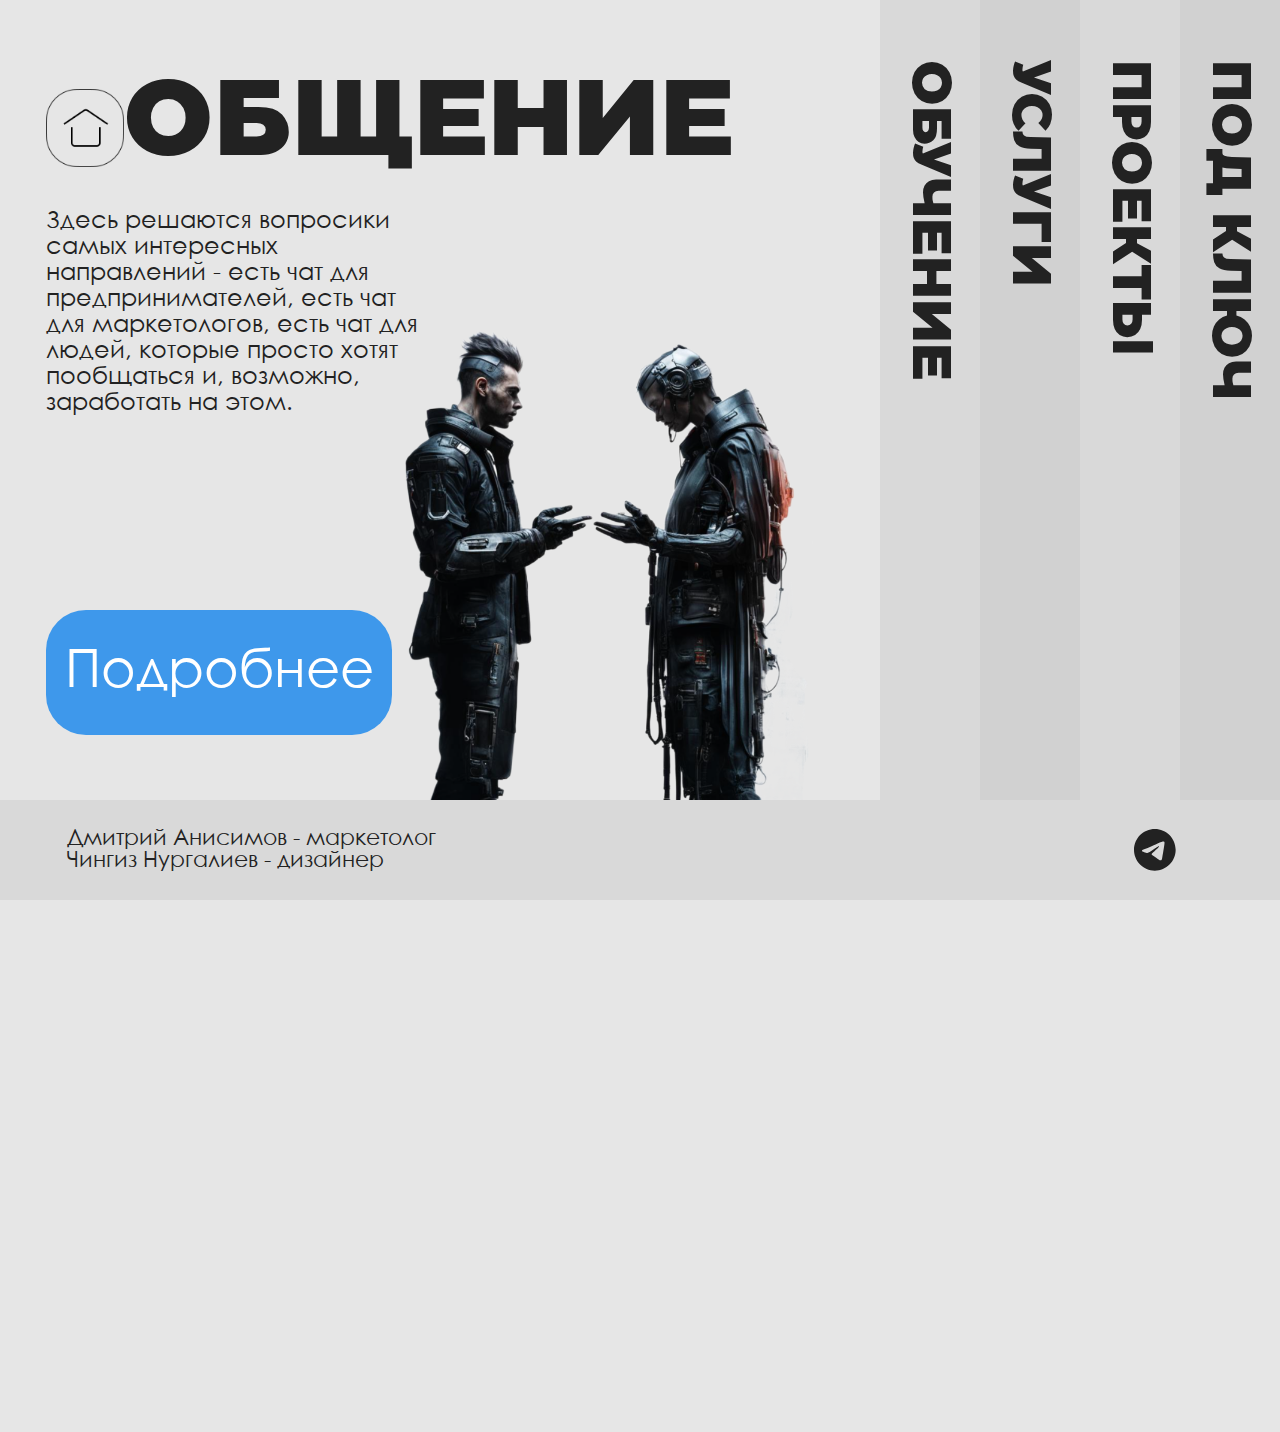
==== index.html @ 0b060fed "Update and rename main.html to index.html" ====
<!DOCTYPE html>
<html lang="ru">
<head>
	<meta charset="UTF-8">
	<meta name="viewport" content="width=device-width, initial-scale=1.0">
	<title>Главная - навигация по проектам</title>
	<meta name="description" content="Сообщество для предпринимателей, маркетологов, дизайнеров, таргетологов, директологов и множества других специалистов. Здесь каждый найдёт выгоду. Присоединяйтесь к нам, чтобы обмениваться опытом, учиться новому и развивать свой бизнес вместе с профессионалами в области маркетинга и дизайна.">
	<meta name="keywords" content="маркетинг, дизайн, таргет, директ, сообщество предпринимателей, цифровой маркетинг, стратегия маркетинга, маркетинговые инструменты, онлайн-продвижение, маркетинговые тенденции">
	<link rel="stylesheet" href="css/main.css">
    <link rel="stylesheet" href="fonts/Eastman/stylesheet.css">
	<link rel="stylesheet" href="fonts/Century Gothic/stylesheet.css">
	<link rel="stylesheet" href="css/menu.css">
	<link rel="stylesheet" href="css/slides.css">
	<link rel="stylesheet" href="css/footer.css">
	<link rel="icon" href="favicon.png">
	<link rel="preconnect" href="https://fonts.googleapis.com">
	<meta name="theme-color" content="#E6E6E6">
</head>
<body>
    <div class="slides-container">
		<div class="slide" style="background: #D1D1D1;">
			<p class="textSlide">Общение</p>
				<div class="menu">
					<a href="#" class="btn-menu">
						<div>
							<img class="imgForSlide" src="img/home.png" alt="Главная">
						</div>
					</a>
					<div class="menu-back">
						<ul class="nav-history">
							<li class="active"><a href="#">Главная</a></li>
							<li><a href="#">Общение</a></li>
							<li><a href="#">Обучение</a></li>
							<li><a href="#">Услуги</a></li>
							<li><a href="#">Проекты</a></li>
							<li><a href="#">Под ключ</a></li>
						</ul>
						<ul class="nav-links">
							<li><a href="#">Связь</a></li>
						</ul>
					</div>
				</div>
			<div class="textOnSlide">
				<div class="heading">Общение</div>
				<div class="textForSlide">
					Здесь решаются вопросики самых интересных направлений - есть чат для предпринимателей, есть чат для маркетологов, есть чат для людей, которые просто хотят пообщаться и, возможно, заработать на этом.
				</div>
			</div>
			<div class="buttonForSlide">
				<span class="buttonText">Подробнее</span>
			</div>
			<img class="slideImg" src="img/talkmain.png" alt="Общение">
		</div>
		<div class="slide" style="background: #D9D9D9;">
			<p class="textSlide">Обучение</p>
				<div class="menu">
		<a href="#" class="btn-menu">
			<div>
				<img style="width: 4.9vw; height: 8.7vh;" src="img/home.png" alt="Главная">
			</div>
		</a>
		<div class="menu-back">
			<ul class="nav-history">
				<li class="active"><a href="#">Главная</a></li>
				<li><a href="#">Общение</a></li>
				<li><a href="#">Обучение</a></li>
				<li><a href="#">Услуги</a></li>
				<li><a href="#">Проекты</a></li>
				<li><a href="#">Под ключ</a></li>
			</ul>
			<ul class="nav-links">
				<li><a href="#">Связь</a></li>
			</ul>
		</div>
	</div>
			<div class="textOnSlide">
		<div class="heading">Обучение</div>
		<div class="textForSlide">
			<span>Обучение двух типов - индивидуальное и групповое.</span>
			<span>Учитесь хорошо, и когда-нибудь у Вас станут уши, как у меня</span>
		</div>
	</div>
	<div class="buttonForSlide">
				<span class="buttonText">Подробнее</span>
			</div>
			<img class="slideImg" src="img/edumain.png" alt="Обучение">
		</div>
		<div class="slide" style="background: #D1D1D1;">
			<p class="textSlide">Услуги</p>
				<div class="menu">
		<a href="#" class="btn-menu">
			<div>
				<img style="width: 4.9vw; height: 8.7vh;" src="img/home.png" alt="Главная">
			</div>
		</a>
		<div class="menu-back">
			<ul class="nav-history">
				<li class="active"><a href="#">Главная</a></li>
				<li><a href="#">Общение</a></li>
				<li><a href="#">Обучение</a></li>
				<li><a href="#">Услуги</a></li>
				<li><a href="#">Проекты</a></li>
				<li><a href="#">Под ключ</a></li>
			</ul>
			<ul class="nav-links">
				<li><a href="#">Связь</a></li>
			</ul>
		</div>
	</div>
			<div class="textOnSlide">
		<div class="heading">Услуги</div>
		<div class="textForSlide">
			
		</div>
	</div>
	<div class="buttonForSlide">
				<span class="buttonText">Подробнее</span>
			</div>
		</div>
		<div class="slide" style="background: #D9D9D9;">
			<p class="textSlide">Проекты</p>
				<div class="menu">
		<a href="#" class="btn-menu">
			<div>
				<img style="width: 4.9vw; height: 8.7vh;" src="img/home.png" alt="Главная">
			</div>
		</a>
		<div class="menu-back">
			<ul class="nav-history">
				<li class="active"><a href="#">Главная</a></li>
				<li><a href="#">Общение</a></li>
				<li><a href="#">Обучение</a></li>
				<li><a href="#">Услуги</a></li>
				<li><a href="#">Проекты</a></li>
				<li><a href="#">Под ключ</a></li>
			</ul>
			<ul class="nav-links">
				<li><a href="#">Связь</a></li>
			</ul>
		</div>
	</div>
			<div class="textOnSlide">
		<div class="heading">Проекты</div>
		<div class="textForSlide">
			
		</div>
	</div>
	<div class="buttonForSlide">
				<span class="buttonText">Подробнее</span>
			</div>
		</div>
		<div class="slide" style="background: #D1D1D1;">
			<p class="textSlide">Под ключ</p>
				<div class="menu">
		<a href="#" class="btn-menu">
			<div>
				<img style="width: 4.9vw; height: 8.7vh;" src="img/home.png" alt="Главная">
			</div>
		</a>
		<div class="menu-back">
			<ul class="nav-history">
				<li class="active"><a href="#">Главная</a></li>
				<li><a href="#">Общение</a></li>
				<li><a href="#">Обучение</a></li>
				<li><a href="#">Услуги</a></li>
				<li><a href="#">Проекты</a></li>
				<li><a href="#">Под ключ</a></li>
			</ul>
			<ul class="nav-links">
				<li><a href="#">Связь</a></li>
			</ul>
		</div>
	</div>
			<div class="textOnSlide">
		<div class="heading">Под ключ</div>
		<div class="textForSlide">
			
		</div>
	</div>
	<div class="buttonForSlide">
				<span class="buttonText">Подробнее</span>
			</div>
		</div>
	</div>
    <div class="footer">
		<div class="textBox">
			<span class="footerText">Дмитрий Анисимов - маркетолог<br>Чингиз Нургалиев - дизайнер</span>
		</div>
		<div class="iconBox">
			<a class="telegramIcon" href="https://t.me/dmitryanisimov88" target="_blank" rel="noopener noreferrer">
				<svg class="telegramIcon" viewBox="0 0 100 100" fill="none" xmlns="http://www.w3.org/2000/svg">
					<path d="M50 0C22.4 0 0 22.4 0 50C0 77.6 22.4 100 50 100C77.6 100 100 77.6 100 50C100 22.4 77.6 0 50 0ZM73.2 34C72.45 41.9 69.2 61.1 67.55 69.95C66.85 73.7 65.45 74.95 64.15 75.1C61.25 75.35 59.05 73.2 56.25 71.35C51.85 68.45 49.35 66.65 45.1 63.85C40.15 60.6 43.35 58.8 46.2 55.9C46.95 55.15 59.75 43.5 60 42.45C60.0347 42.291 60.0301 42.1259 59.9865 41.969C59.943 41.8122 59.8618 41.6683 59.75 41.55C59.45 41.3 59.05 41.4 58.7 41.45C58.25 41.55 51.25 46.2 37.6 55.4C35.6 56.75 33.8 57.45 32.2 57.4C30.4 57.35 27 56.4 24.45 55.55C21.3 54.55 18.85 54 19.05 52.25C19.15 51.35 20.4 50.45 22.75 49.5C37.35 43.15 47.05 38.95 51.9 36.95C65.8 31.15 68.65 30.15 70.55 30.15C70.95 30.15 71.9 30.25 72.5 30.75C73 31.15 73.15 31.7 73.2 32.1C73.15 32.4 73.25 33.3 73.2 34Z" fill="#222222"/>
				</svg>
			</a>
		</div>
	</div>
	<script src="scripts/mainscript.js"></script>
</body>
</html>
---- css/main.css ----
body, html {
    margin: 0;
    padding: 0;
    height: 100%;
	width: 100%;
    background: #E6E6E6;
	overflow: hidden;
	font-family: Century Gothic;
}

@media (orientation: portrait) {
	body, html {
    margin: 0;
    padding: 0;
    height: 100%;
	width: 100%;
    background: #E6E6E6;
	overflow: hidden;
	font-family: Century Gothic;
}
}
---- fonts/Eastman/stylesheet.css ----
@font-face {
    font-family: 'Eastman';
    src: url('Eastman-Extrabold.eot');
    src: local('Eastman Extrabold'), local('Eastman-Extrabold'),
        url('Eastman-Extrabold.eot?#iefix') format('embedded-opentype'),
        url('Eastman-Extrabold.woff2') format('woff2'),
        url('Eastman-Extrabold.woff') format('woff'),
        url('Eastman-Extrabold.ttf') format('truetype');
    font-weight: 800;
    font-style: normal;
}

@font-face {
    font-family: 'Eastman';
    src: url('Eastman-Extralight.eot');
    src: local('Eastman Extralight'), local('Eastman-Extralight'),
        url('Eastman-Extralight.eot?#iefix') format('embedded-opentype'),
        url('Eastman-Extralight.woff2') format('woff2'),
        url('Eastman-Extralight.woff') format('woff'),
        url('Eastman-Extralight.ttf') format('truetype');
    font-weight: 200;
    font-style: normal;
}

@font-face {
    font-family: 'Eastman';
    src: url('Eastman-Bold.eot');
    src: local('Eastman Bold'), local('Eastman-Bold'),
        url('Eastman-Bold.eot?#iefix') format('embedded-opentype'),
        url('Eastman-Bold.woff2') format('woff2'),
        url('Eastman-Bold.woff') format('woff'),
        url('Eastman-Bold.ttf') format('truetype');
    font-weight: bold;
    font-style: normal;
}

@font-face {
    font-family: 'Eastman';
    src: url('Eastman-ExtralightItalic.eot');
    src: local('Eastman Extralight Italic'), local('Eastman-ExtralightItalic'),
        url('Eastman-ExtralightItalic.eot?#iefix') format('embedded-opentype'),
        url('Eastman-ExtralightItalic.woff2') format('woff2'),
        url('Eastman-ExtralightItalic.woff') format('woff'),
        url('Eastman-ExtralightItalic.ttf') format('truetype');
    font-weight: 200;
    font-style: italic;
}

@font-face {
    font-family: 'Eastman';
    src: url('Eastman-Black.eot');
    src: local('Eastman Black'), local('Eastman-Black'),
        url('Eastman-Black.eot?#iefix') format('embedded-opentype'),
        url('Eastman-Black.woff2') format('woff2'),
        url('Eastman-Black.woff') format('woff'),
        url('Eastman-Black.ttf') format('truetype');
    font-weight: 900;
    font-style: normal;
}

@font-face {
    font-family: 'Eastman';
    src: url('Eastman-BlackItalic.eot');
    src: local('Eastman Black Italic'), local('Eastman-BlackItalic'),
        url('Eastman-BlackItalic.eot?#iefix') format('embedded-opentype'),
        url('Eastman-BlackItalic.woff2') format('woff2'),
        url('Eastman-BlackItalic.woff') format('woff'),
        url('Eastman-BlackItalic.ttf') format('truetype');
    font-weight: 900;
    font-style: italic;
}

@font-face {
    font-family: 'Eastman';
    src: url('Eastman-BoldItalic.eot');
    src: local('Eastman Bold Italic'), local('Eastman-BoldItalic'),
        url('Eastman-BoldItalic.eot?#iefix') format('embedded-opentype'),
        url('Eastman-BoldItalic.woff2') format('woff2'),
        url('Eastman-BoldItalic.woff') format('woff'),
        url('Eastman-BoldItalic.ttf') format('truetype');
    font-weight: bold;
    font-style: italic;
}

@font-face {
    font-family: 'Eastman';
    src: url('Eastman-ExtraboldItalic.eot');
    src: local('Eastman Extrabold Italic'), local('Eastman-ExtraboldItalic'),
        url('Eastman-ExtraboldItalic.eot?#iefix') format('embedded-opentype'),
        url('Eastman-ExtraboldItalic.woff2') format('woff2'),
        url('Eastman-ExtraboldItalic.woff') format('woff'),
        url('Eastman-ExtraboldItalic.ttf') format('truetype');
    font-weight: 800;
    font-style: italic;
}

@font-face {
    font-family: 'Eastman';
    src: url('Eastman-Italic.eot');
    src: local('Eastman Italic'), local('Eastman-Italic'),
        url('Eastman-Italic.eot?#iefix') format('embedded-opentype'),
        url('Eastman-Italic.woff2') format('woff2'),
        url('Eastman-Italic.woff') format('woff'),
        url('Eastman-Italic.ttf') format('truetype');
    font-weight: normal;
    font-style: italic;
}

@font-face {
    font-family: 'Eastman';
    src: url('Eastman-Thin.eot');
    src: local('Eastman Thin'), local('Eastman-Thin'),
        url('Eastman-Thin.eot?#iefix') format('embedded-opentype'),
        url('Eastman-Thin.woff2') format('woff2'),
        url('Eastman-Thin.woff') format('woff'),
        url('Eastman-Thin.ttf') format('truetype');
    font-weight: 100;
    font-style: normal;
}

@font-face {
    font-family: 'Eastman Offset';
    src: url('Eastman-RegularOffset.eot');
    src: local('Eastman Offset'), local('Eastman-RegularOffset'),
        url('Eastman-RegularOffset.eot?#iefix') format('embedded-opentype'),
        url('Eastman-RegularOffset.woff2') format('woff2'),
        url('Eastman-RegularOffset.woff') format('woff'),
        url('Eastman-RegularOffset.ttf') format('truetype');
    font-weight: normal;
    font-style: normal;
}

@font-face {
    font-family: 'Eastman';
    src: url('Eastman-HeavyItalic.eot');
    src: local('Eastman Heavy Italic'), local('Eastman-HeavyItalic'),
        url('Eastman-HeavyItalic.eot?#iefix') format('embedded-opentype'),
        url('Eastman-HeavyItalic.woff2') format('woff2'),
        url('Eastman-HeavyItalic.woff') format('woff'),
        url('Eastman-HeavyItalic.ttf') format('truetype');
    font-weight: 900;
    font-style: italic;
}

@font-face {
    font-family: 'Eastman Variable';
    src: url('EastmanVariable.eot');
    src: local('Eastman Variable'), local('EastmanVariable'),
        url('EastmanVariable.eot?#iefix') format('embedded-opentype'),
        url('EastmanVariable.woff2') format('woff2'),
        url('EastmanVariable.woff') format('woff'),
        url('EastmanVariable.ttf') format('truetype');
    font-weight: normal;
    font-style: normal;
}

@font-face {
    font-family: 'Eastman';
    src: url('Eastman-LightItalic.eot');
    src: local('Eastman Light Italic'), local('Eastman-LightItalic'),
        url('Eastman-LightItalic.eot?#iefix') format('embedded-opentype'),
        url('Eastman-LightItalic.woff2') format('woff2'),
        url('Eastman-LightItalic.woff') format('woff'),
        url('Eastman-LightItalic.ttf') format('truetype');
    font-weight: 300;
    font-style: italic;
}

@font-face {
    font-family: 'Eastman';
    src: url('Eastman-MediumItalic.eot');
    src: local('Eastman Medium Italic'), local('Eastman-MediumItalic'),
        url('Eastman-MediumItalic.eot?#iefix') format('embedded-opentype'),
        url('Eastman-MediumItalic.woff2') format('woff2'),
        url('Eastman-MediumItalic.woff') format('woff'),
        url('Eastman-MediumItalic.ttf') format('truetype');
    font-weight: 500;
    font-style: italic;
}

@font-face {
    font-family: 'Eastman';
    src: url('Eastman-Heavy.eot');
    src: local('Eastman Heavy'), local('Eastman-Heavy'),
        url('Eastman-Heavy.eot?#iefix') format('embedded-opentype'),
        url('Eastman-Heavy.woff2') format('woff2'),
        url('Eastman-Heavy.woff') format('woff'),
        url('Eastman-Heavy.ttf') format('truetype');
    font-weight: 900;
    font-style: normal;
}

@font-face {
    font-family: 'Eastman';
    src: url('Eastman-Medium.eot');
    src: local('Eastman Medium'), local('Eastman-Medium'),
        url('Eastman-Medium.eot?#iefix') format('embedded-opentype'),
        url('Eastman-Medium.woff2') format('woff2'),
        url('Eastman-Medium.woff') format('woff'),
        url('Eastman-Medium.ttf') format('truetype');
    font-weight: 500;
    font-style: normal;
}

@font-face {
    font-family: 'Eastman';
    src: url('Eastman-Regular.eot');
    src: local('Eastman'), local('Eastman-Regular'),
        url('Eastman-Regular.eot?#iefix') format('embedded-opentype'),
        url('Eastman-Regular.woff2') format('woff2'),
        url('Eastman-Regular.woff') format('woff'),
        url('Eastman-Regular.ttf') format('truetype');
    font-weight: normal;
    font-style: normal;
}

@font-face {
    font-family: 'Eastman Offset';
    src: url('Eastman-RegularOffsetItalic.eot');
    src: local('Eastman Offset Italic'), local('Eastman-RegularOffsetItalic'),
        url('Eastman-RegularOffsetItalic.eot?#iefix') format('embedded-opentype'),
        url('Eastman-RegularOffsetItalic.woff2') format('woff2'),
        url('Eastman-RegularOffsetItalic.woff') format('woff'),
        url('Eastman-RegularOffsetItalic.ttf') format('truetype');
    font-weight: normal;
    font-style: italic;
}

@font-face {
    font-family: 'Eastman';
    src: url('Eastman-ThinItalic.eot');
    src: local('Eastman Thin Italic'), local('Eastman-ThinItalic'),
        url('Eastman-ThinItalic.eot?#iefix') format('embedded-opentype'),
        url('Eastman-ThinItalic.woff2') format('woff2'),
        url('Eastman-ThinItalic.woff') format('woff'),
        url('Eastman-ThinItalic.ttf') format('truetype');
    font-weight: 100;
    font-style: italic;
}

@font-face {
    font-family: 'Eastman';
    src: url('Eastman-Light.eot');
    src: local('Eastman Light'), local('Eastman-Light'),
        url('Eastman-Light.eot?#iefix') format('embedded-opentype'),
        url('Eastman-Light.woff2') format('woff2'),
        url('Eastman-Light.woff') format('woff'),
        url('Eastman-Light.ttf') format('truetype');
    font-weight: 300;
    font-style: normal;
}
---- fonts/Century Gothic/stylesheet.css ----
@font-face {
    font-family: 'Century Gothic';
    src: url('Century Gothic.ttf') format('truetype'),
    font-weight: normal;
    font-style: normal;
}
---- css/menu.css ----
/* Меню */
.menu {
	position: absolute;
	z-index: 0;
	visibility: hidden;
	height: 8.7vh;
	aspect-ratio: 1/1;
	background: #E6E6E6; /* Изменено на #E6E6E6 */
	float: left;
	top: 10.09vh;
	left: 5.21%;
	display: flex;
	justify-content: center;
	align-items: center;
	border-radius: 40px; /* Добавлено для закругления элемента */
    background-size: cover; /* Добавлено для масштабирования изображения */
    background-position: center; /* Добавлено для центрирования изображения */
}

.slide.active .menu {
	z-index: 3;
	visibility: visible;
}

.menu-back {
    visibility: hidden;
	opacity: 0;
    position: absolute;
    top: 80%; /* Позиционируем меню под кнопкой */
    left: 0;
    width: 100%; /* Ширина меню равна ширине кнопки */
    z-index: 4; /* Убедитесь, что меню находится над другими элементами */
	transition: opacity 0.5s ease-in-out;
}

.menu:hover .menu-back {
    visibility: visible;
	opacity: 1;
	transition: opacity 1s ease-in-out; /* Плавное изменение прозрачности */
}

.menu ul {
    display: block; /* Блочное отображение */
    margin-bottom: 0; /* Отступ снизу */
    list-style: none; /* Убираем маркеры списка */
	transition: all 0.2s ease; /* Плавное изменение свойств */
	width: fit-content;
	font-size: 26px;
	color: #222222;
	background-color: rgba(230, 230, 230, 0.8);
}

.menu ul li {
    white-space: nowrap; /* Элемент не переносится на новую строку */
}

.menu ul li a {
    text-decoration: none; /* Убираем подчеркивание ссылки */
	display: block; /* Сделайте ссылку блочным элементом */
	width: 100%; /* Установите ширину */
	height: 30%; /* Установите высоту */
	color: #222222;
}

.menu ul.nav-history {
	padding-left: 36px; /* Отступ слева */
	padding-top: 26px; /* Отступ сверху */
}

.menu ul.nav-history li {
    margin-bottom: 10px; /* Отступ снизу */
}

.menu ul.nav-history li::after {
	content: ''; /* Псевдоэлемент */
	position: absolute; /* Абсолютное позиционирование */
	margin-top: 10px; /* Отступ сверху */
	left: 12px; /* Отступ слева */
	width: 12px; /* Ширина */
	height: 12px; /* Высота */
	border-radius: 50%; /* Круглые углы */
	background: #222222; /* Цвет фона */
	opacity: 50%;
	transform: scale(0.9); /* Масштабирование */
	transition: all 0.2s ease; /* Плавное изменение свойств */
}

.menu ul.nav-history li::before {
	content: ''; /* Псевдоэлемент */
	position: absolute; /* Абсолютное позиционирование */
	left: 17px; /* Отступ слева */
	margin-top: 14px; /* Отступ сверху */
	width: 2px; /* Ширина */
	height: 24px; /* Высота */
	background: #222222; /* Цвет фона */
	opacity: 30%;
	transform: translateY(-125%);
}

.menu ul.nav-history li.active {
	background: #D9D9D9;
    pointer-events: none; /* Отменяем события мыши */
}

.menu ul.nav-history li.active::after {
    background: #D1D1D1; /* Цвет фона */
}

.menu ul.nav-history li.active a {
    color: rgba (34, 34, 34, 0.8); /* Цвет текста */
}

.menu ul.nav-history li a {
    color: rgba (34, 34, 34, 1); /* Цвет текста */
    display: inline-block
}

.menu ul.nav-links {
	position: absolute;
	transform: translateY(-50%);
	margin-top: 15px;
	padding-left: 12px;
	opacity: 0.5;
}

.menu ul.nav-links:hover {
	opacity: 1;
	padding-left: 20px;
	transition: opacity 0.5s ease-in-out;
}

.menu:hover {
	background: #D9D9D9;
	border-radius: 40px;
	transition: opacity 2s ease-in;
}

.menuText {
	width: 100%; /* Задаем ширину блока на всю ширину родительского элемента */
	height: 100%; /* Задаем высоту блока на всю высоту родительского элемента */
	position: absolute;
	margin-top: 75px;
	justify-content: center; /* Горизонтальное центрирование содержимого */
	color: #222222;
	font-size: 16px; /* Размер шрифта */
	text-align: center; /* Выравнивание текста по центру */
	z-index: 9;
}

.imgForSlide{
	aspect-ratio: 1/1;
	height: 8.7vh;
}

@media (orientation: portrait) {

.menu {
	position: absolute;
	z-index: 0;
	visibility: hidden;
	width: 3vw;
	height: auto;
	background: #E6E6E6; /* Изменено на #E6E6E6 */
	float: left;
	top: 5vh;
	left: 5.21%;
	display: flex;
	justify-content: center;
	align-items: center;
	border-radius: 40px; /* Добавлено для закругления элемента */
    background-size: cover; /* Добавлено для масштабирования изображения */
    background-position: center; /* Добавлено для центрирования изображения */
}

.slide.active .menu {
	z-index: 0;
	visibility: hidden;
}
}
---- css/slides.css ----
/* Слайды */
.slides-container {
    display: flex;
    flex-direction: row;
	position: absolute;
    top: 0;
    left: 50%; /* Центрирование по горизонтали */
    transform: translateX(-50%); /* Корректировка для центрирования */
    height: 88.89%;
	width: 100%;
	color: #222222;
}

.slide {
    flex: 1; /* Каждый слайд занимает равное пространство */
    min-width: 100px;
	position: relative;
	align-items: center;
	cursor: pointer;
	transition: all 1s ease-in-out;
}

.slide.active {
	position: relative;
 flex:  10; /* Устанавливает flex-grow активного слайда равным 10 */
 opacity: 1;
 cursor: default;
 background: #E6E6E6 !important;
 }
 
.textSlide {
	white-space: nowrap;
	text-overflow: ellipsis;
	transform: rotate(90deg);
	font-family: Eastman;
	font-weight: 800;
	font-size: 6vh;
	line-height: 102px;
	text-transform: uppercase;
	margin-top: 6.57vh;
	position: relative;
    opacity: 1; /* Начальная прозрачность */
    z-index: 99; /* Начальный z-index */
	transition: all 0.3s ease-out;
	color: #222222;
}

.slide.active .textSlide {
    opacity: 0;
    z-index: 0;
}

.heading {
	position: relative; /* Позволяет использовать z-index для этих элементов */
    opacity: 0; /* Начальная прозрачность */
    z-index: 0; /* Начальный z-index */
	color: #222222; /* Пример цвета текста */
	font-family: Eastman;
	font-weight: 800;
	text-transform: uppercase;
	text-align: left;
}

.slide.active .heading {
	position: absolute;
    top: 5.21vh; /* Прижимаем изображение к нижней части слайда */
    left: 14%; /* Прижимаем изображение к левой части слайда */
	font-size: 11.85vh;
	line-height: 16.76vh;
	width: auto;
    opacity: 1; /* Устанавливаем непрозрачность изображения равной 1 */
    z-index: 2; /* Устанавливаем z-index изображения равным 2 */
	transition: opacity 1.3s ease-in-out;
}

.textForSlide {
	position: relative; /* Позволяет использовать z-index для этих элементов */
    opacity: 0; /* Начальная прозрачность */
    z-index: 0; /* Начальный z-index */
	color: #222222; /* Пример цвета текста */
    text-align: left; /* Центрирование текста */
	font-size: 24px;
	line-height: 26px;
}

.slide.active .textForSlide {
	position: absolute;
    top: 26.11%; /* Прижимаем изображение к нижней части слайда */
    left: 5.21%; /* Прижимаем изображение к левой части слайда */
	width: 30vw;
    opacity: 1; /* Устанавливаем непрозрачность изображения равной 1 */
    z-index: 2; /* Устанавливаем z-index изображения равным 2 */
	transition: opacity 1.3s ease-in-out;
}

.slideImg {
	position: relative;
	background-size: cover; /* Фоновое изображение покроет весь элемент */
    background-position: center; /* Фоновое изображение будет центрировано */
    width: 100%; /* Установите ширину элементов */
    height: 100%; /* Установите высоту элементов */
    opacity: 0; /* Начальная прозрачность */
    z-index: 0; /* Начальный z-index */
}

.slide.active .slideImg {
	position: absolute;
    bottom: -10%; /* Прижимаем изображение к нижней части слайда */
    right: 0; /* Прижимаем изображение к правой части слайда */
	width: auto;
    height: 68.24vh; /* Установите высоту элементов */
    opacity: 1; /* Устанавливаем непрозрачность изображения равной 1 */
    z-index: 2; /* Устанавливаем z-index изображения равным 2 */
	transition: all 1.3s ease-out;
}

.buttonForSlide{
	position: absolute;
	width: 27.08vw;
	height: 13.89vh;
	left: 5.21%;
	top: 67.78vh;
	z-index: 0;
	opacity: 0;
	background: #3E98EB;
	border-radius: 40px;
	display: flex;
	justify-content: center;
	align-items: center;
}

.slide.active .buttonForSlide {
	z-index: 10;
	opacity: 1;
}

.buttonText{
	color: #FFFFFF;
	font-size: 5.93vh;
	text-align: center;
	z-index: 0;
	opacity: 0;
	top: 50%;
	left:50%;
}

.slide.active .buttonText {
	z-index: 11;
	opacity: 1;
}

@media (orientation: portrait) {

.slides-container {
    display: flex;
    flex-direction: column;
	position: absolute;
    top: 0;
	left: 50vw;
    height: 95%;
	width: 100%;
	color: #222222;
}

.slide {
	flex: 1; /* Каждый слайд занимает равное пространство */
    min-height: 10vw;
	position: relative;
	cursor: pointer;
	transition: all 1s ease-in-out;
	z-index: 3;
}

.slide.active {
	position: relative;
 flex:  10; /* Устанавливает flex-grow активного слайда равным 10 */
 opacity: 1;
 cursor: default;
 background: #E6E6E6 !important;
 }
 
.textSlide {
	white-space: nowrap;
	text-overflow: ellipsis;
	transform: rotate(0deg);
	display: flex;
	align-items: center; /* Центрируем дочерние элементы по вертикали */
	font-family: Eastman;
	font-weight: 800;
	font-size: 5vw;
	line-height: 9vw;
	text-transform: uppercase;
	margin-left: 5vw;
	position: absolute;
    opacity: 1; /* Начальная прозрачность */
    z-index: 99; /* Начальный z-index */
	transition: all 0.3s ease-out;
	color: #222222;
	transform: translateY(-125%);
}

.slide.active .textSlide {
    opacity: 0;
    z-index: 0;
}

.heading {
	position: relative; /* Позволяет использовать z-index для этих элементов */
    opacity: 0; /* Начальная прозрачность */
    z-index: 0; /* Начальный z-index */
	color: #222222; /* Пример цвета текста */
	font-family: Eastman;
	font-weight: 800;
	text-transform: uppercase;
	text-align: left;
}

.slide.active .heading {
	position: absolute;
    top: 5.21%; /* Прижимаем изображение к нижней части слайда */
    left: 4vw; /* Прижимаем изображение к левой части слайда */
	font-size: 11.85vw;
	line-height: 16.76vw;
	width: auto;
    opacity: 1; /* Устанавливаем непрозрачность изображения равной 1 */
    z-index: 2; /* Устанавливаем z-index изображения равным 2 */
	transition: opacity 1.3s ease-in-out;
}

.textForSlide {
	position: relative; /* Позволяет использовать z-index для этих элементов */
    opacity: 0; /* Начальная прозрачность */
    z-index: 0; /* Начальный z-index */
	color: #222222; /* Пример цвета текста */
    text-align: left; /* Центрирование текста */
	font-size: 2.71vw;
	line-height: 2.94vw;
}

.slide.active .textForSlide {
	position: absolute;
    top: 26.11%; /* Прижимаем изображение к нижней части слайда */
    left: 5.21%; /* Прижимаем изображение к левой части слайда */
	width: 70vw;
    opacity: 1; /* Устанавливаем непрозрачность изображения равной 1 */
    z-index: 2; /* Устанавливаем z-index изображения равным 2 */
	transition: opacity 1.3s ease-in-out;
}

.slideImg {
	position: relative;
	background-size: cover; /* Фоновое изображение покроет весь элемент */
    background-position: center; /* Фоновое изображение будет центрировано */
    width: 100%; /* Установите ширину элементов */
    height: 100%; /* Установите высоту элементов */
    opacity: 0; /* Начальная прозрачность */
    z-index: 0; /* Начальный z-index */
}

.slide.active .slideImg {
	position: absolute;
    bottom: -10%; /* Прижимаем изображение к нижней части слайда */
    right: 0; /* Прижимаем изображение к правой части слайда */
	width: auto;
    height: 68.24vw; /* Установите высоту элементов */
    opacity: 1; /* Устанавливаем непрозрачность изображения равной 1 */
    z-index: 2; /* Устанавливаем z-index изображения равным 2 */
	transition: all 1.3s ease-out;
}

.buttonForSlide{
	position: absolute;
	width: 48.08vw;
	height: 7.89vh;
	left: 5.21vw;
	top: 67.78%;
	z-index: 0;
	opacity: 0;
	background: #3E98EB;
	border-radius: 40px;
	display: flex;
	justify-content: center;
	align-items: center;
}

.slide.active .buttonForSlide {
	z-index: 10;
	opacity: 1;
}

.buttonText{
	color: #FFFFFF;
	font-size: 5.93vw;
	text-align: center;
	z-index: 0;
	opacity: 0;
	top: 50%;
	left:50%;
}

.slide.active .buttonText {
	z-index: 11;
	opacity: 1;
}

.imgForSlide{
	width: 4.9vw;
	height: 8.7vh;
}

}
---- css/footer.css ----
/* Футер */
.footer {
	position: absolute;
	bottom: 0;
	height: 11.11vh; /* Высота футера */
	width: 100vw;
	background-color: #D9D9D9;
	color: #222222;
	display: flex;
	align-items: center;
}

.textBox{
	position: relative; /* Абсолютное позиционирование не нужно, так как мы используем flexbox */
	width: 29.95%; /* Ширина iconBox равна 60% от ширины footer */
	height: 43.33%; /* Высота iconBox равна 80% от высоты footer */
	margin-left: 5.21%; /* Смещение влево */
	display: block; /* Используем flexbox для центрирования содержимого */
}

.footerText {
	font-size: 2.4vh;
	white-space: nowrap;
}

.iconBox {
    position: absolute; /* Абсолютное позиционирование не нужно, так как мы используем flexbox */
    width: 8.85%; /* Ширина iconBox равна 8.85% от ширины footer */
    height: 41.67%; /* Высота iconBox равна 41.67% от высоты footer */
    margin-left: 88.59%; /* Смещение iconBox влево */
}

.telegramIcon {
    width: auto !important; /* Ширина telegramIcon равна 100% от ширины iconBox */
    height: 100% !important; /* Высота telegramIcon равна 100% от высоты iconBox */
}

@media (orientation: portrait) {
.footer {
	position: absolute;
	bottom: 0;
	height: 5vh;
	width: 100%;
	background-color: #D9D9D9;
	color: #222222;
	display: flex;
	align-items: center;
}

.textBox {
	position: relative; /* Абсолютное позиционирование не нужно, так как мы используем flexbox */
	width: 40vw; /* Ширина iconBox равна 60% от ширины footer */
	height: 90%; /* Высота iconBox равна 80% от высоты footer */
	margin-left: 5.21vw; /* Смещение влево */
	display: block; /* Используем flexbox для центрирования содержимого */
}

.footerText {
	font-size: 2.71vw;
	white-space: nowrap;
}

.iconBox {
	position: absolute; /* Абсолютное позиционирование не нужно, так как мы используем flexbox */
	width: 40vw; /* Ширина iconBox равна 8.85% от ширины footer */
	height: 90%; /* Высота iconBox равна 41.67% от высоты footer */
	margin-left: 88.59vw; /* Смещение iconBox влево */
}

.telegramIcon {
	width: auto !important; /* Ширина telegramIcon равна 100% от ширины iconBox */
	height: 100% !important; /* Высота telegramIcon равна 100% от высоты iconBox */
}
}
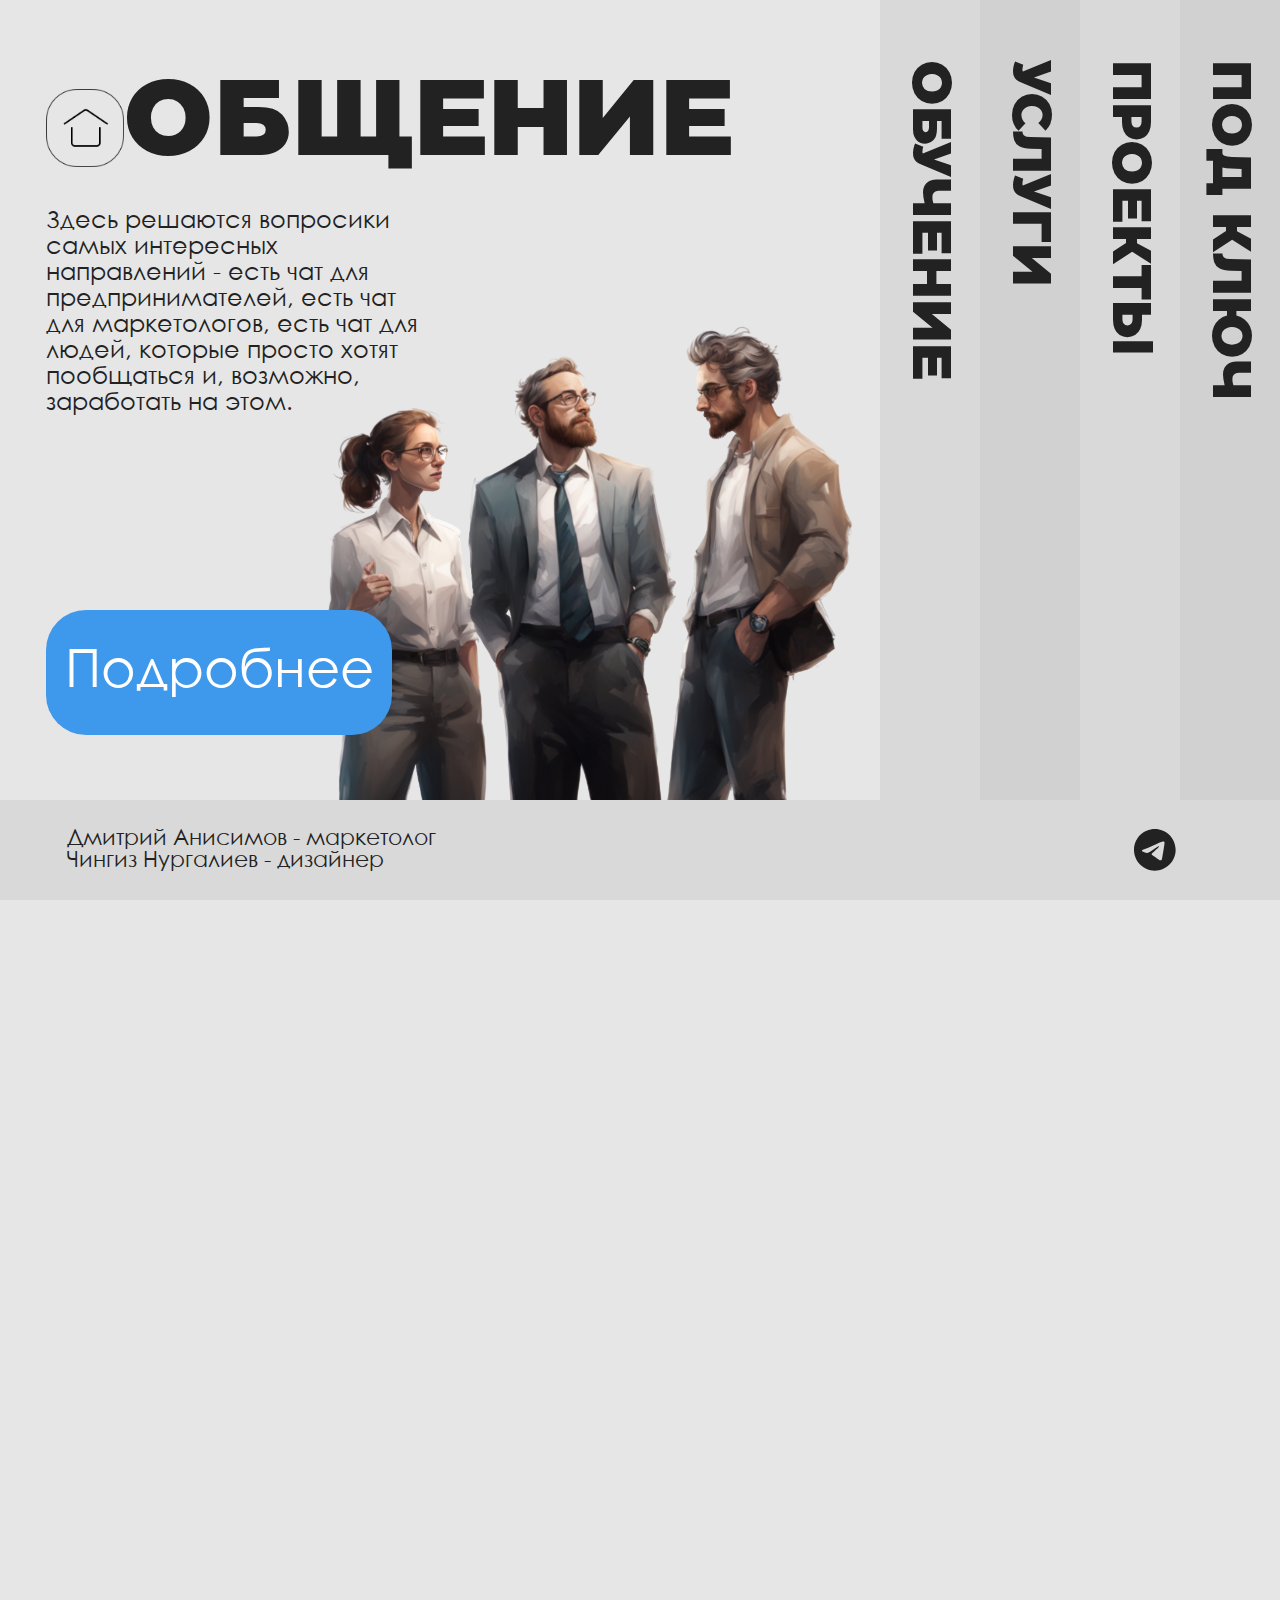
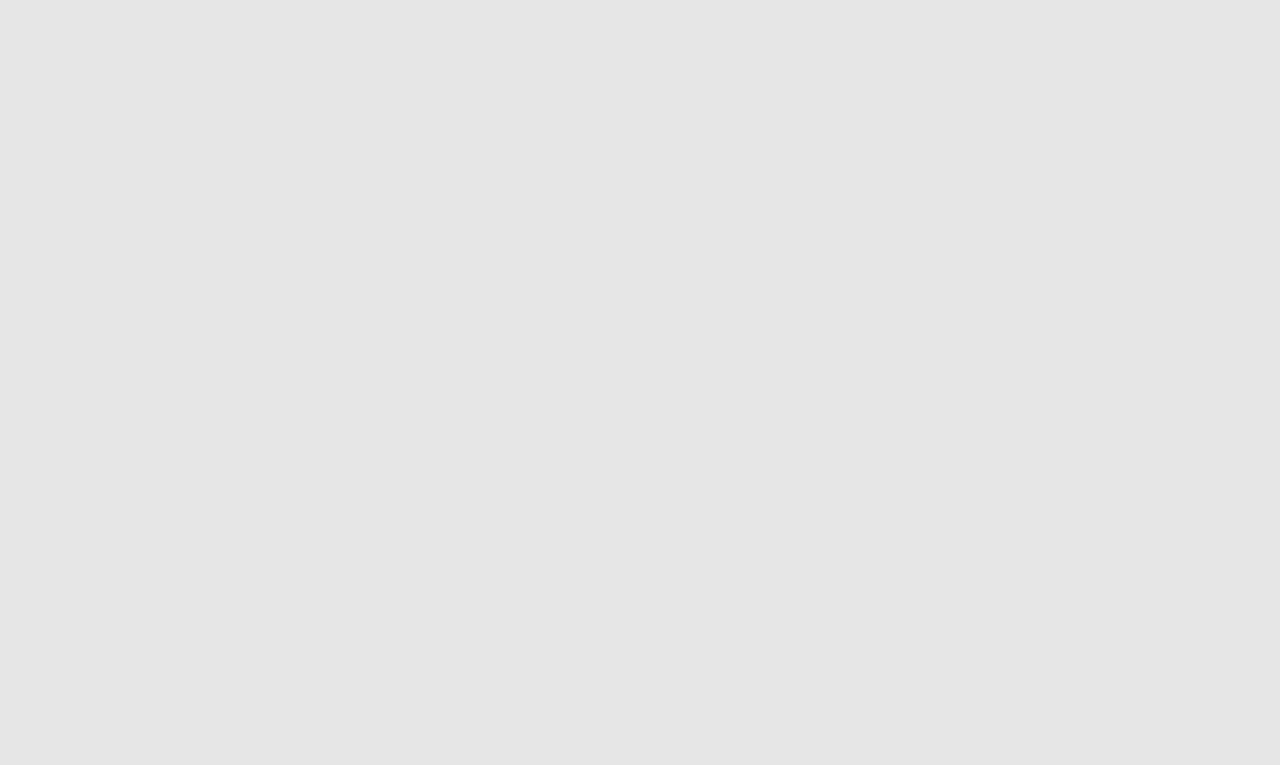
==== commit cf3d736f: "Update index.html" ====
--- a/index.html
+++ b/index.html
@@ -56,7 +56,7 @@
 				<div class="menu">
 		<a href="#" class="btn-menu">
 			<div>
-				<img style="width: 4.9vw; height: 8.7vh;" src="img/home.png" alt="Главная">
+				<img class="imgForSlide" src="img/home.png" alt="Главная">
 			</div>
 		</a>
 		<div class="menu-back">
@@ -90,7 +90,7 @@
 				<div class="menu">
 		<a href="#" class="btn-menu">
 			<div>
-				<img style="width: 4.9vw; height: 8.7vh;" src="img/home.png" alt="Главная">
+				<img class="imgForSlide" src="img/home.png" alt="Главная">
 			</div>
 		</a>
 		<div class="menu-back">
@@ -110,19 +110,20 @@
 			<div class="textOnSlide">
 		<div class="heading">Услуги</div>
 		<div class="textForSlide">
-			
-		</div>
-	</div>
-	<div class="buttonForSlide">
-				<span class="buttonText">Подробнее</span>
-			</div>
+			Вам нужно быстро настроить рекламу в Яндекс.Директ? Сделать сайт? Собрать point of view целевой аудитории? Написать "вкусный" рекламный ролик и озвучить его для радио? Напишите - и всё будет сделано.
+		</div>
+	</div>
+	<div class="buttonForSlide">
+				<span class="buttonText">Подробнее</span>
+			</div>
+			<img class="slideImg" src="img/services.png" alt="Общение">
 		</div>
 		<div class="slide" style="background: #D9D9D9;">
 			<p class="textSlide">Проекты</p>
 				<div class="menu">
 		<a href="#" class="btn-menu">
 			<div>
-				<img style="width: 4.9vw; height: 8.7vh;" src="img/home.png" alt="Главная">
+				<img class="imgForSlide" src="img/home.png" alt="Главная">
 			</div>
 		</a>
 		<div class="menu-back">
@@ -142,19 +143,20 @@
 			<div class="textOnSlide">
 		<div class="heading">Проекты</div>
 		<div class="textForSlide">
-			
-		</div>
-	</div>
-	<div class="buttonForSlide">
-				<span class="buttonText">Подробнее</span>
-			</div>
+			Садитесь поудобнее, запасайтесь чайком и конфетами. Я расскажу вкратце о проектах, которые хочу запустить - от ближайшего будущего до далёких и масштабных. Если Вы решите поддержать какой-то из проектов донатом - неважно, денежным переводом или собственными знаниями, квалификацией, опытом, - буду искренне признателен.
+		</div>
+	</div>
+	<div class="buttonForSlide">
+				<span class="buttonText">Подробнее</span>
+			</div>
+			<img class="slideImg" src="img/projectsmain.png" alt="Общение">
 		</div>
 		<div class="slide" style="background: #D1D1D1;">
 			<p class="textSlide">Под ключ</p>
 				<div class="menu">
 		<a href="#" class="btn-menu">
 			<div>
-				<img style="width: 4.9vw; height: 8.7vh;" src="img/home.png" alt="Главная">
+				<img class="imgForSlide" src="img/home.png" alt="Главная">
 			</div>
 		</a>
 		<div class="menu-back">
@@ -174,12 +176,13 @@
 			<div class="textOnSlide">
 		<div class="heading">Под ключ</div>
 		<div class="textForSlide">
-			
-		</div>
-	</div>
-	<div class="buttonForSlide">
-				<span class="buttonText">Подробнее</span>
-			</div>
+			У Вашего бизнеса есть острая потребность в лидах/заявках/новой ЦА, а времени на введение в структуру предприятия отдела маркетинга нет? Не беда - независимая команда, состоящая из маркетолога, стратега, дизайнера, программиста, директолога, таргетолога, SMM-специалиста, копирайтера, авитолога...<br><br>В общем, мы готовы прийти на помощь. Пишите нам в Telegram, и Ваши заботы станут нашими задачами.
+		</div>
+	</div>
+	<div class="buttonForSlide">
+				<span class="buttonText">Подробнее</span>
+			</div>
+			<img class="slideImg" src="img/fullstack.png" alt="Общение">
 		</div>
 	</div>
     <div class="footer">
--- a/css/footer.css
+++ b/css/footer.css
@@ -40,7 +40,7 @@
 	position: absolute;
 	bottom: 0;
 	height: 5vh;
-	width: 100%;
+	width: 100vw;
 	background-color: #D9D9D9;
 	color: #222222;
 	display: flex;
@@ -49,9 +49,9 @@
 
 .textBox {
 	position: relative; /* Абсолютное позиционирование не нужно, так как мы используем flexbox */
-	width: 40vw; /* Ширина iconBox равна 60% от ширины footer */
+	width: 40%; /* Ширина iconBox равна 60% от ширины footer */
 	height: 90%; /* Высота iconBox равна 80% от высоты footer */
-	margin-left: 5.21vw; /* Смещение влево */
+	margin-left: 5.21%; /* Смещение влево */
 	display: block; /* Используем flexbox для центрирования содержимого */
 }
 
@@ -62,13 +62,13 @@
 
 .iconBox {
 	position: absolute; /* Абсолютное позиционирование не нужно, так как мы используем flexbox */
-	width: 40vw; /* Ширина iconBox равна 8.85% от ширины footer */
+	width: 10%; /* Ширина iconBox равна 8.85% от ширины footer */
 	height: 90%; /* Высота iconBox равна 41.67% от высоты footer */
-	margin-left: 88.59vw; /* Смещение iconBox влево */
+	margin-left: 70%; /* Смещение iconBox влево */
 }
 
 .telegramIcon {
 	width: auto !important; /* Ширина telegramIcon равна 100% от ширины iconBox */
 	height: 100% !important; /* Высота telegramIcon равна 100% от высоты iconBox */
 }
-}	+}	
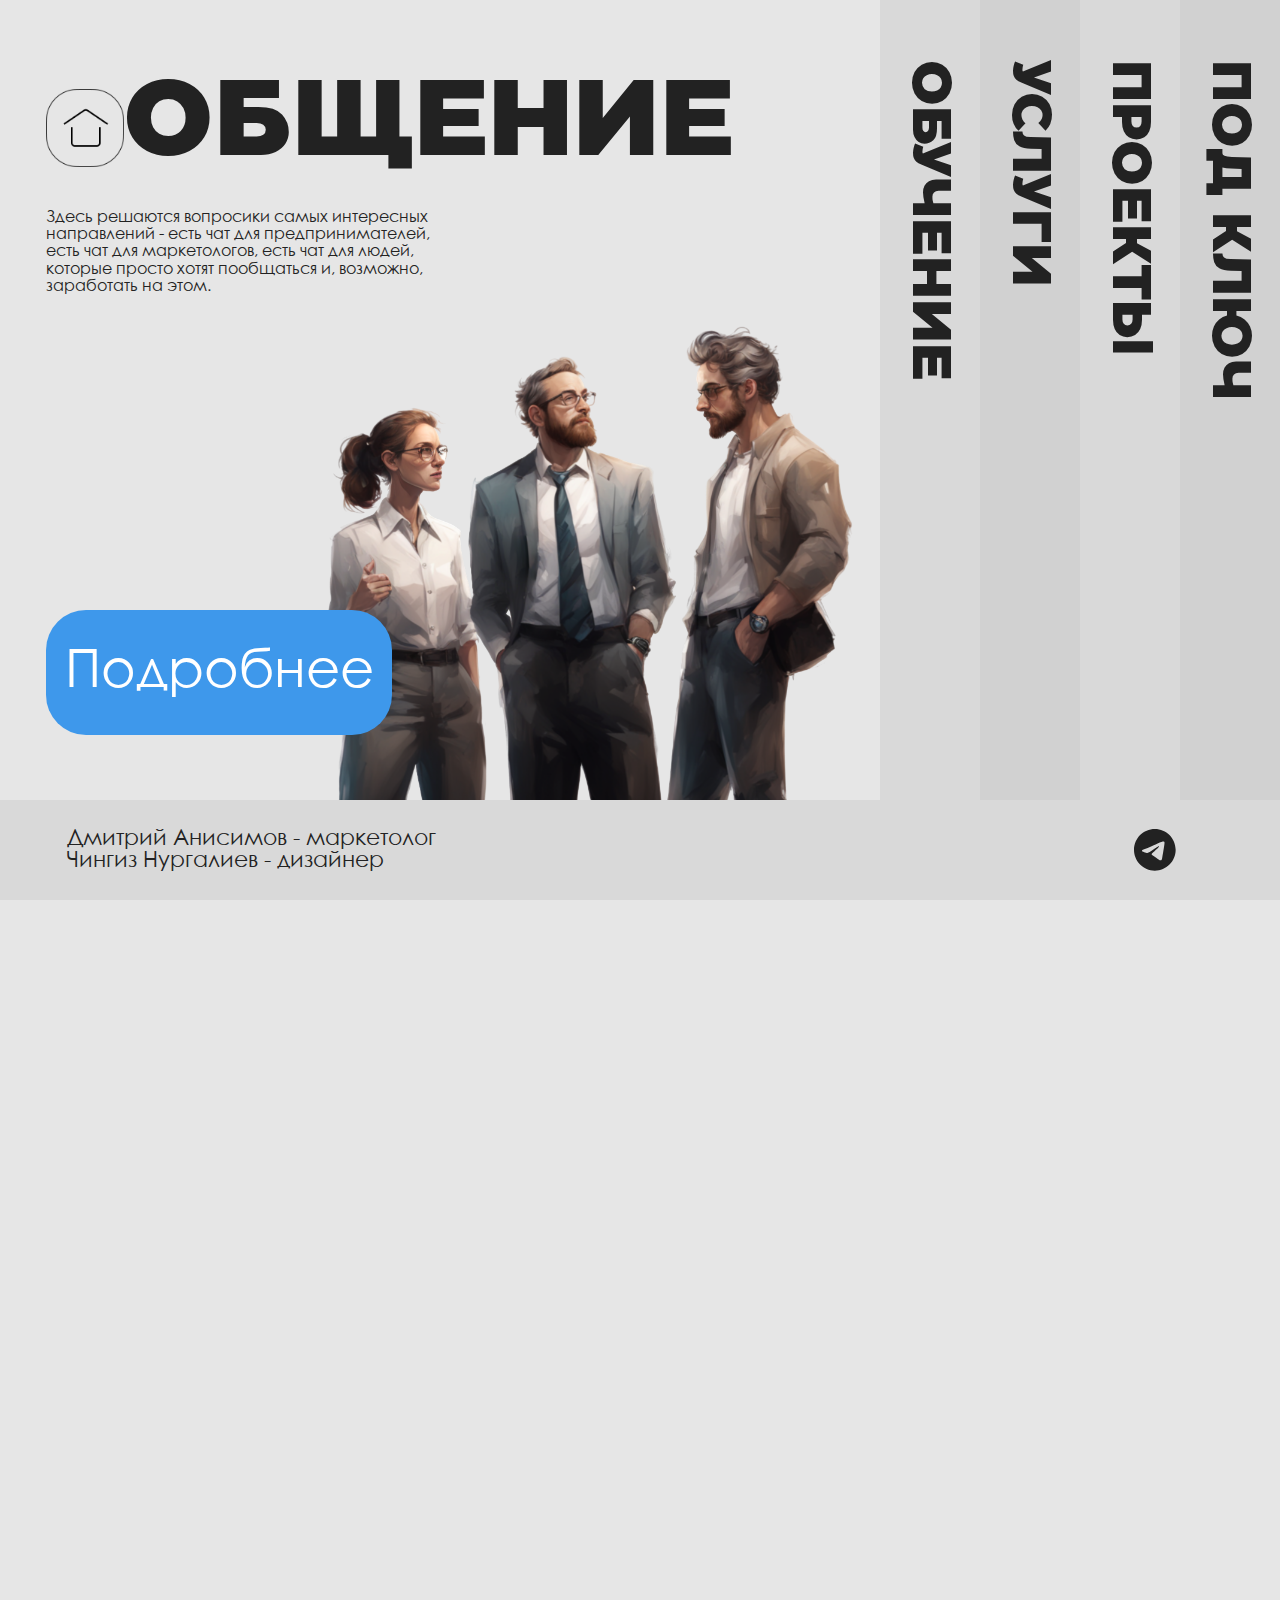
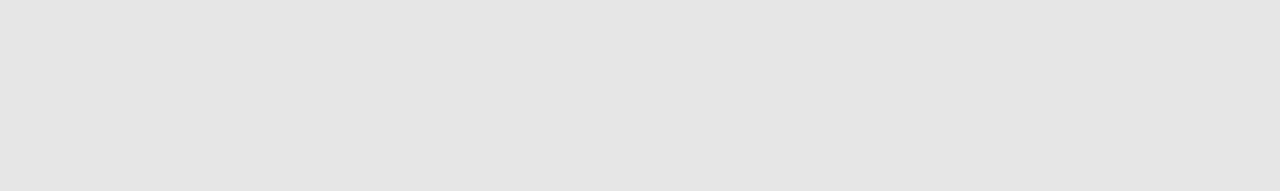
==== commit 23c36881: "Update index.html" ====
--- a/index.html
+++ b/index.html
@@ -2,7 +2,7 @@
 <html lang="ru">
 <head>
 	<meta charset="UTF-8">
-	<meta name="viewport" content="width=device-width, initial-scale=1.0">
+	<meta name="viewport" content="width=device-width, height=device-height, initial-scale=1.0">
 	<title>Главная - навигация по проектам</title>
 	<meta name="description" content="Сообщество для предпринимателей, маркетологов, дизайнеров, таргетологов, директологов и множества других специалистов. Здесь каждый найдёт выгоду. Присоединяйтесь к нам, чтобы обмениваться опытом, учиться новому и развивать свой бизнес вместе с профессионалами в области маркетинга и дизайна.">
 	<meta name="keywords" content="маркетинг, дизайн, таргет, директ, сообщество предпринимателей, цифровой маркетинг, стратегия маркетинга, маркетинговые инструменты, онлайн-продвижение, маркетинговые тенденции">
--- a/css/slides.css
+++ b/css/slides.css
@@ -79,8 +79,8 @@
     z-index: 0; /* Начальный z-index */
 	color: #222222; /* Пример цвета текста */
     text-align: left; /* Центрирование текста */
-	font-size: 24px;
-	line-height: 26px;
+	font-size: 1.25vw;
+	line-height: 1.35vw;
 }
 
 .slide.active .textForSlide {
@@ -308,4 +308,4 @@
 	height: 8.7vh;
 }
 
-}+}
